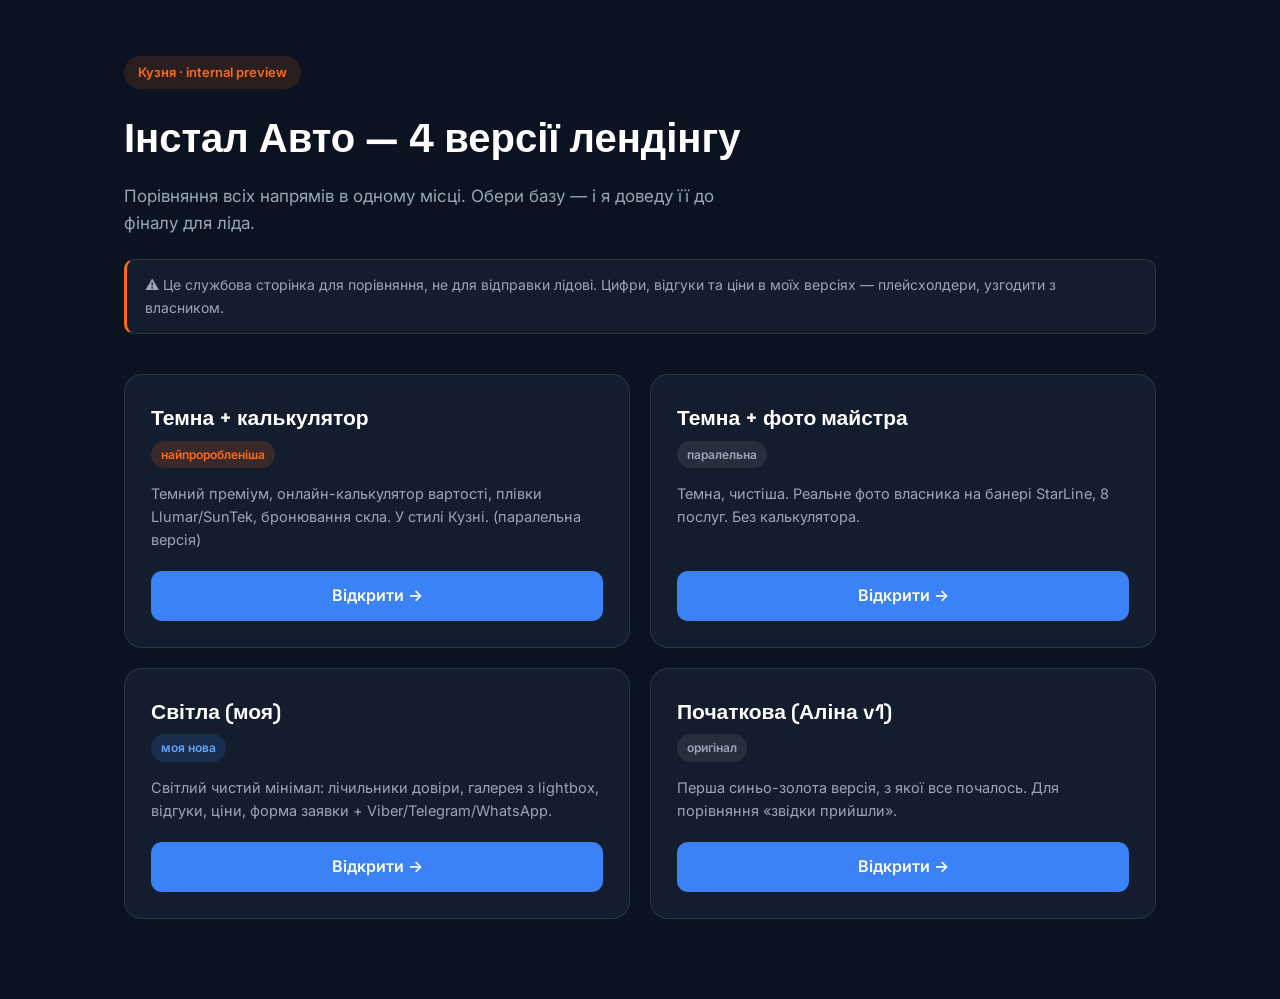
==== index.html @ 3ae2674f "Інстал Авто — галерея 4 версій (ізольована робоча копія)" ====
<!DOCTYPE html>
<html lang="uk">
<head>
  <meta charset="UTF-8">
  <meta name="viewport" content="width=device-width, initial-scale=1.0">
  <meta name="robots" content="noindex">
  <title>Інстал Авто — порівняння версій (internal)</title>
  <link href="https://fonts.googleapis.com/css2?family=Inter:wght@400;500;600;700&family=Space+Grotesk:wght@600;700&display=swap" rel="stylesheet">
  <style>
    :root{--bg:#0c1320;--card:#141d2e;--line:rgba(255,255,255,.1);--ink:#fff;--mut:#9aa6b8;--or:#ff6a1a;--bl:#3b82f6}
    *{box-sizing:border-box}
    body{margin:0;font-family:'Inter',sans-serif;background:var(--bg);color:var(--ink);line-height:1.6}
    .wrap{max-width:1080px;margin:0 auto;padding:56px 24px 80px}
    .tag{display:inline-block;font-size:13px;font-weight:600;color:var(--or);background:rgba(255,106,26,.12);padding:6px 14px;border-radius:999px;margin-bottom:18px}
    h1{font-family:'Space Grotesk',sans-serif;font-size:clamp(26px,4vw,40px);margin:0 0 12px}
    .sub{color:var(--mut);max-width:640px;margin:0 0 14px;font-size:17px}
    .note{color:var(--mut);font-size:14px;background:var(--card);border:1px solid var(--line);border-left:3px solid var(--or);padding:14px 18px;border-radius:10px;margin:22px 0 40px}
    .grid{display:grid;grid-template-columns:repeat(2,1fr);gap:20px}
    .card{background:var(--card);border:1px solid var(--line);border-radius:18px;padding:26px;transition:.2s;display:flex;flex-direction:column}
    .card:hover{transform:translateY(-3px);border-color:var(--bl)}
    .card h2{font-family:'Space Grotesk',sans-serif;font-size:21px;margin:0 0 6px}
    .badge{font-size:12px;font-weight:600;padding:4px 10px;border-radius:999px;align-self:flex-start;margin-bottom:14px}
    .b-rec{background:rgba(255,106,26,.16);color:var(--or)}
    .b-mine{background:rgba(59,130,246,.16);color:#60a5fa}
    .b-orig{background:rgba(255,255,255,.08);color:var(--mut)}
    .card p{color:var(--mut);font-size:14.5px;margin:0 0 20px;flex:1}
    .open{display:inline-flex;align-items:center;justify-content:center;gap:8px;background:var(--bl);color:#fff;text-decoration:none;font-weight:600;padding:12px 18px;border-radius:11px;transition:.2s}
    .open:hover{background:#2563eb}
    .meta{color:var(--mut);font-size:13px;margin-top:14px}
    @media(max-width:680px){.grid{grid-template-columns:1fr}}
  </style>
</head>
<body>
  <div class="wrap">
    <span class="tag">Кузня · internal preview</span>
    <h1>Інстал Авто — 4 версії лендінгу</h1>
    <p class="sub">Порівняння всіх напрямів в одному місці. Обери базу — і я доведу її до фіналу для ліда.</p>
    <div class="note">⚠️ Це службова сторінка для порівняння, не для відправки лідові. Цифри, відгуки та ціни в моїх версіях — плейсхолдери, узгодити з власником.</div>

    <div class="grid">
      <div class="card">
        <h2>Темна + калькулятор</h2>
        <span class="badge b-rec">найпроробленіша</span>
        <p>Темний преміум, онлайн-калькулятор вартості, плівки Llumar/SunTek, бронювання скла. У стилі Кузні. (паралельна версія)</p>
        <a class="open" href="dark-calc/" target="_blank" rel="noopener">Відкрити →</a>
      </div>
      <div class="card">
        <h2>Темна + фото майстра</h2>
        <span class="badge b-orig">паралельна</span>
        <p>Темна, чистіша. Реальне фото власника на банері StarLine, 8 послуг. Без калькулятора.</p>
        <a class="open" href="dark-photo/" target="_blank" rel="noopener">Відкрити →</a>
      </div>
      <div class="card">
        <h2>Світла (моя)</h2>
        <span class="badge b-mine">моя нова</span>
        <p>Світлий чистий мінімал: лічильники довіри, галерея з lightbox, відгуки, ціни, форма заявки + Viber/Telegram/WhatsApp.</p>
        <a class="open" href="light/" target="_blank" rel="noopener">Відкрити →</a>
      </div>
      <div class="card">
        <h2>Початкова (Аліна v1)</h2>
        <span class="badge b-orig">оригінал</span>
        <p>Перша синьо-золота версія, з якої все почалось. Для порівняння «звідки прийшли».</p>
        <a class="open" href="original/" target="_blank" rel="noopener">Відкрити →</a>
      </div>
    </div>
  </div>
</body>
</html>
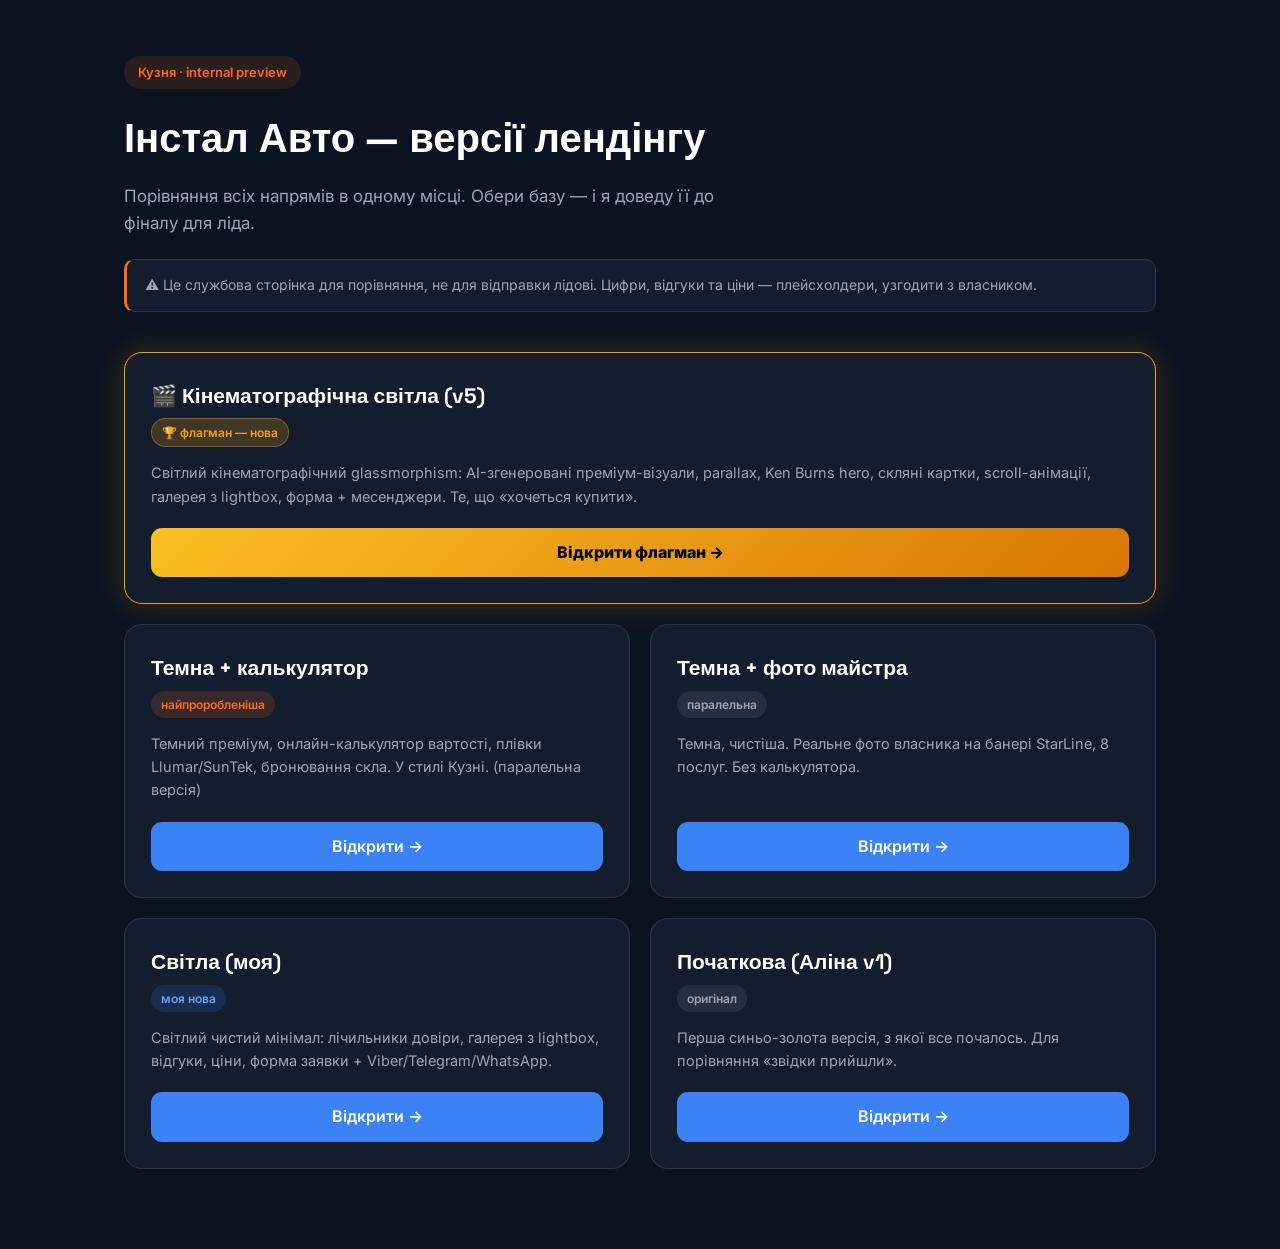
==== commit ef94ff66: "v5-cinematic: світлий кінематографічний лендінг (glassmorphism + AI-візуали flux + parallax/Ken Burn" ====
--- a/index.html
+++ b/index.html
@@ -33,11 +33,17 @@
 <body>
   <div class="wrap">
     <span class="tag">Кузня · internal preview</span>
-    <h1>Інстал Авто — 4 версії лендінгу</h1>
+    <h1>Інстал Авто — версії лендінгу</h1>
     <p class="sub">Порівняння всіх напрямів в одному місці. Обери базу — і я доведу її до фіналу для ліда.</p>
-    <div class="note">⚠️ Це службова сторінка для порівняння, не для відправки лідові. Цифри, відгуки та ціни в моїх версіях — плейсхолдери, узгодити з власником.</div>
+    <div class="note">⚠️ Це службова сторінка для порівняння, не для відправки лідові. Цифри, відгуки та ціни — плейсхолдери, узгодити з власником.</div>
 
     <div class="grid">
+      <div class="card highlight" style="grid-column:1/-1;border-color:#f59e0b;box-shadow:0 0 30px rgba(245,158,11,.2)">
+        <h2>🎬 Кінематографічна світла (v5)</h2>
+        <span class="badge" style="background:rgba(245,158,11,.2);color:#f59e0b;border:1px solid rgba(245,158,11,.4)">🏆 флагман — нова</span>
+        <p>Світлий кінематографічний glassmorphism: AI-згенеровані преміум-візуали, parallax, Ken Burns hero, скляні картки, scroll-анімації, галерея з lightbox, форма + месенджери. Те, що «хочеться купити».</p>
+        <a class="open" href="v5-cinematic/" target="_blank" rel="noopener" style="background:linear-gradient(135deg,#fbbf24,#d97706);color:#000;font-weight:800">Відкрити флагман →</a>
+      </div>
       <div class="card">
         <h2>Темна + калькулятор</h2>
         <span class="badge b-rec">найпроробленіша</span>
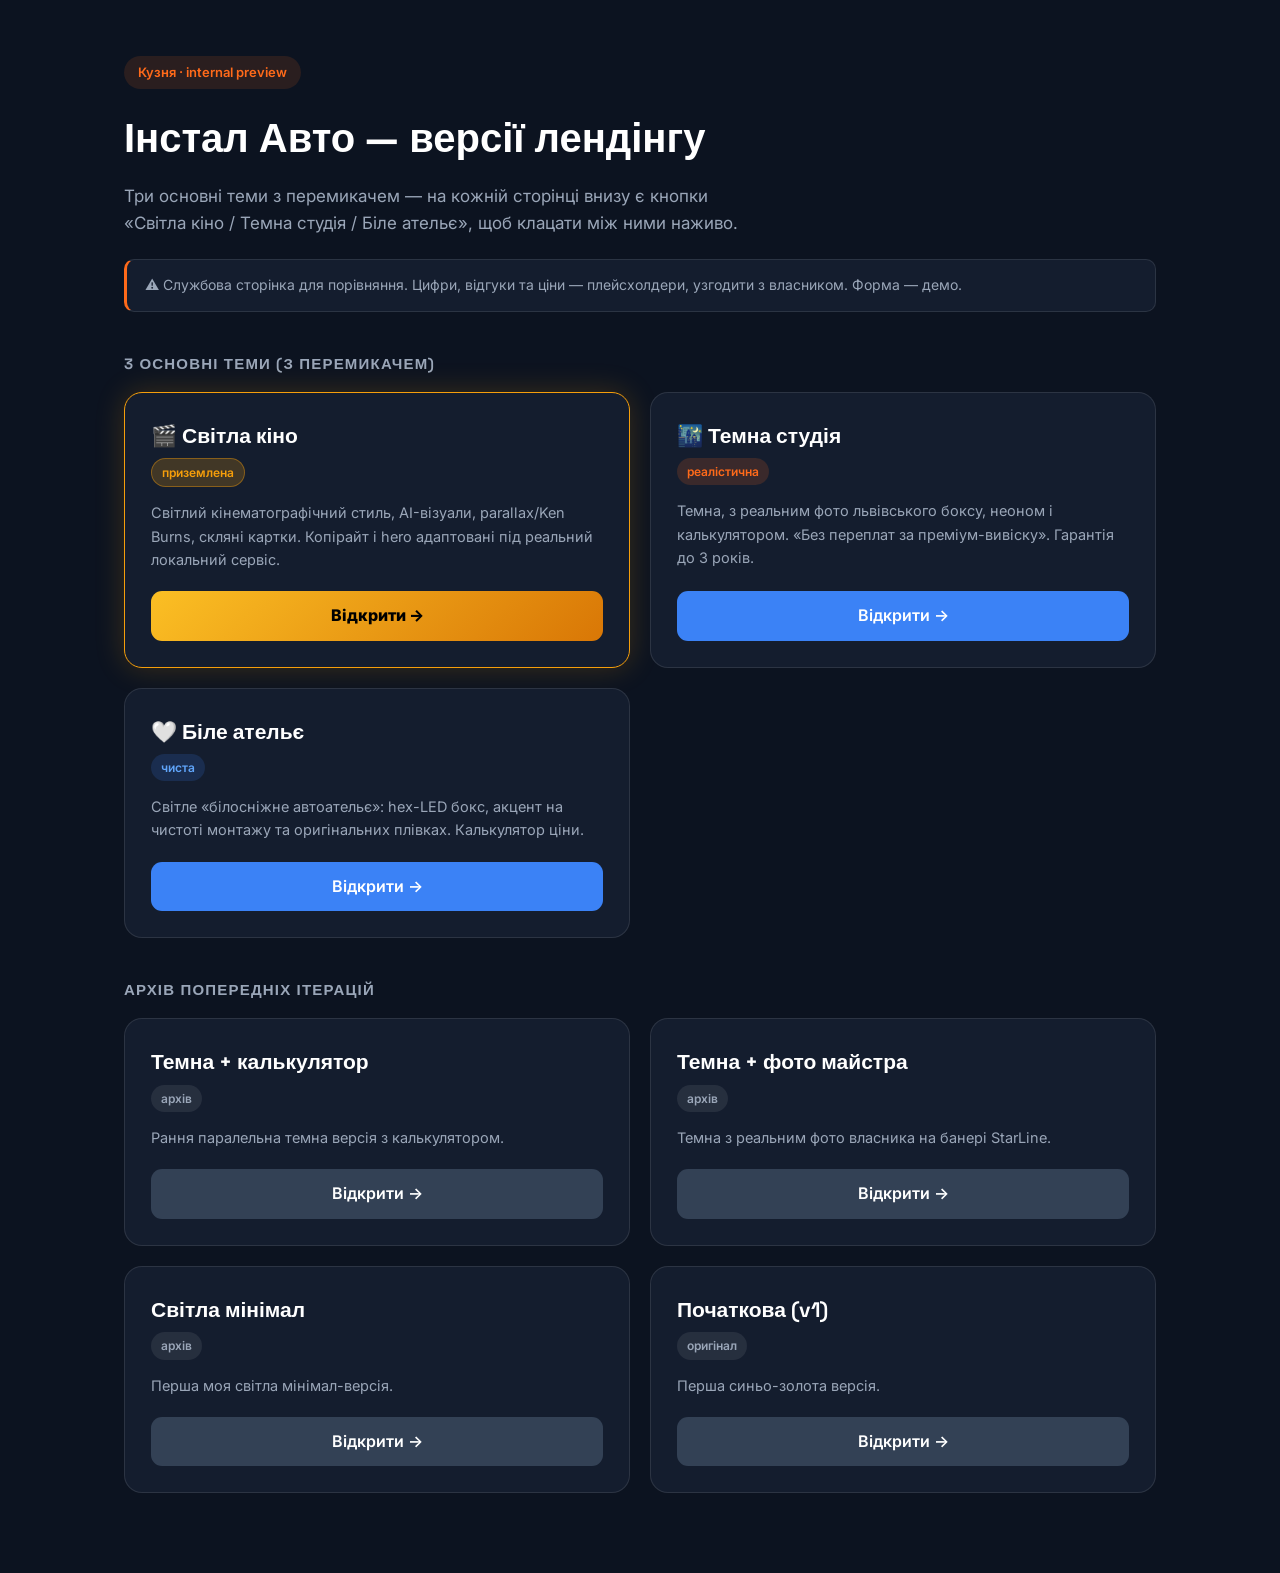
==== commit 8386581d: "3 теми з перемикачем (світла кіно / темна студія / біле ательє) + приземлений копірайт і реалістични" ====
--- a/index.html
+++ b/index.html
@@ -34,40 +34,37 @@
   <div class="wrap">
     <span class="tag">Кузня · internal preview</span>
     <h1>Інстал Авто — версії лендінгу</h1>
-    <p class="sub">Порівняння всіх напрямів в одному місці. Обери базу — і я доведу її до фіналу для ліда.</p>
-    <div class="note">⚠️ Це службова сторінка для порівняння, не для відправки лідові. Цифри, відгуки та ціни — плейсхолдери, узгодити з власником.</div>
+    <p class="sub">Три основні теми з перемикачем — на кожній сторінці внизу є кнопки «Світла кіно / Темна студія / Біле ательє», щоб клацати між ними наживо.</p>
+    <div class="note">⚠️ Службова сторінка для порівняння. Цифри, відгуки та ціни — плейсхолдери, узгодити з власником. Форма — демо.</div>
 
+    <h3 style="font-family:'Space Grotesk',sans-serif;margin:8px 0 16px;font-size:15px;color:#9aa6b8;text-transform:uppercase;letter-spacing:.08em">3 основні теми (з перемикачем)</h3>
     <div class="grid">
-      <div class="card highlight" style="grid-column:1/-1;border-color:#f59e0b;box-shadow:0 0 30px rgba(245,158,11,.2)">
-        <h2>🎬 Кінематографічна світла (v5)</h2>
-        <span class="badge" style="background:rgba(245,158,11,.2);color:#f59e0b;border:1px solid rgba(245,158,11,.4)">🏆 флагман — нова</span>
-        <p>Світлий кінематографічний glassmorphism: AI-згенеровані преміум-візуали, parallax, Ken Burns hero, скляні картки, scroll-анімації, галерея з lightbox, форма + месенджери. Те, що «хочеться купити».</p>
-        <a class="open" href="v5-cinematic/" target="_blank" rel="noopener" style="background:linear-gradient(135deg,#fbbf24,#d97706);color:#000;font-weight:800">Відкрити флагман →</a>
+      <div class="card highlight" style="border-color:#f59e0b;box-shadow:0 0 30px rgba(245,158,11,.2)">
+        <h2>🎬 Світла кіно</h2>
+        <span class="badge" style="background:rgba(245,158,11,.2);color:#f59e0b;border:1px solid rgba(245,158,11,.4)">приземлена</span>
+        <p>Світлий кінематографічний стиль, AI-візуали, parallax/Ken Burns, скляні картки. Копірайт і hero адаптовані під реальний локальний сервіс.</p>
+        <a class="open" href="v5-cinematic/" target="_blank" rel="noopener" style="background:linear-gradient(135deg,#fbbf24,#d97706);color:#000;font-weight:800">Відкрити →</a>
       </div>
       <div class="card">
-        <h2>Темна + калькулятор</h2>
-        <span class="badge b-rec">найпроробленіша</span>
-        <p>Темний преміум, онлайн-калькулятор вартості, плівки Llumar/SunTek, бронювання скла. У стилі Кузні. (паралельна версія)</p>
-        <a class="open" href="dark-calc/" target="_blank" rel="noopener">Відкрити →</a>
+        <h2>🌃 Темна студія</h2>
+        <span class="badge b-rec">реалістична</span>
+        <p>Темна, з реальним фото львівського боксу, неоном і калькулятором. «Без переплат за преміум-вивіску». Гарантія до 3 років.</p>
+        <a class="open" href="theme-garage/" target="_blank" rel="noopener">Відкрити →</a>
       </div>
       <div class="card">
-        <h2>Темна + фото майстра</h2>
-        <span class="badge b-orig">паралельна</span>
-        <p>Темна, чистіша. Реальне фото власника на банері StarLine, 8 послуг. Без калькулятора.</p>
-        <a class="open" href="dark-photo/" target="_blank" rel="noopener">Відкрити →</a>
+        <h2>🤍 Біле ательє</h2>
+        <span class="badge b-mine">чиста</span>
+        <p>Світле «білосніжне автоательє»: hex-LED бокс, акцент на чистоті монтажу та оригінальних плівках. Калькулятор ціни.</p>
+        <a class="open" href="theme-white/" target="_blank" rel="noopener">Відкрити →</a>
       </div>
-      <div class="card">
-        <h2>Світла (моя)</h2>
-        <span class="badge b-mine">моя нова</span>
-        <p>Світлий чистий мінімал: лічильники довіри, галерея з lightbox, відгуки, ціни, форма заявки + Viber/Telegram/WhatsApp.</p>
-        <a class="open" href="light/" target="_blank" rel="noopener">Відкрити →</a>
-      </div>
-      <div class="card">
-        <h2>Початкова (Аліна v1)</h2>
-        <span class="badge b-orig">оригінал</span>
-        <p>Перша синьо-золота версія, з якої все почалось. Для порівняння «звідки прийшли».</p>
-        <a class="open" href="original/" target="_blank" rel="noopener">Відкрити →</a>
-      </div>
+    </div>
+
+    <h3 style="font-family:'Space Grotesk',sans-serif;margin:40px 0 16px;font-size:15px;color:#9aa6b8;text-transform:uppercase;letter-spacing:.08em">Архів попередніх ітерацій</h3>
+    <div class="grid">
+      <div class="card"><h2>Темна + калькулятор</h2><span class="badge b-orig">архів</span><p>Рання паралельна темна версія з калькулятором.</p><a class="open" href="dark-calc/" target="_blank" rel="noopener" style="background:#334155">Відкрити →</a></div>
+      <div class="card"><h2>Темна + фото майстра</h2><span class="badge b-orig">архів</span><p>Темна з реальним фото власника на банері StarLine.</p><a class="open" href="dark-photo/" target="_blank" rel="noopener" style="background:#334155">Відкрити →</a></div>
+      <div class="card"><h2>Світла мінімал</h2><span class="badge b-orig">архів</span><p>Перша моя світла мінімал-версія.</p><a class="open" href="light/" target="_blank" rel="noopener" style="background:#334155">Відкрити →</a></div>
+      <div class="card"><h2>Початкова (v1)</h2><span class="badge b-orig">оригінал</span><p>Перша синьо-золота версія.</p><a class="open" href="original/" target="_blank" rel="noopener" style="background:#334155">Відкрити →</a></div>
     </div>
   </div>
 </body>
